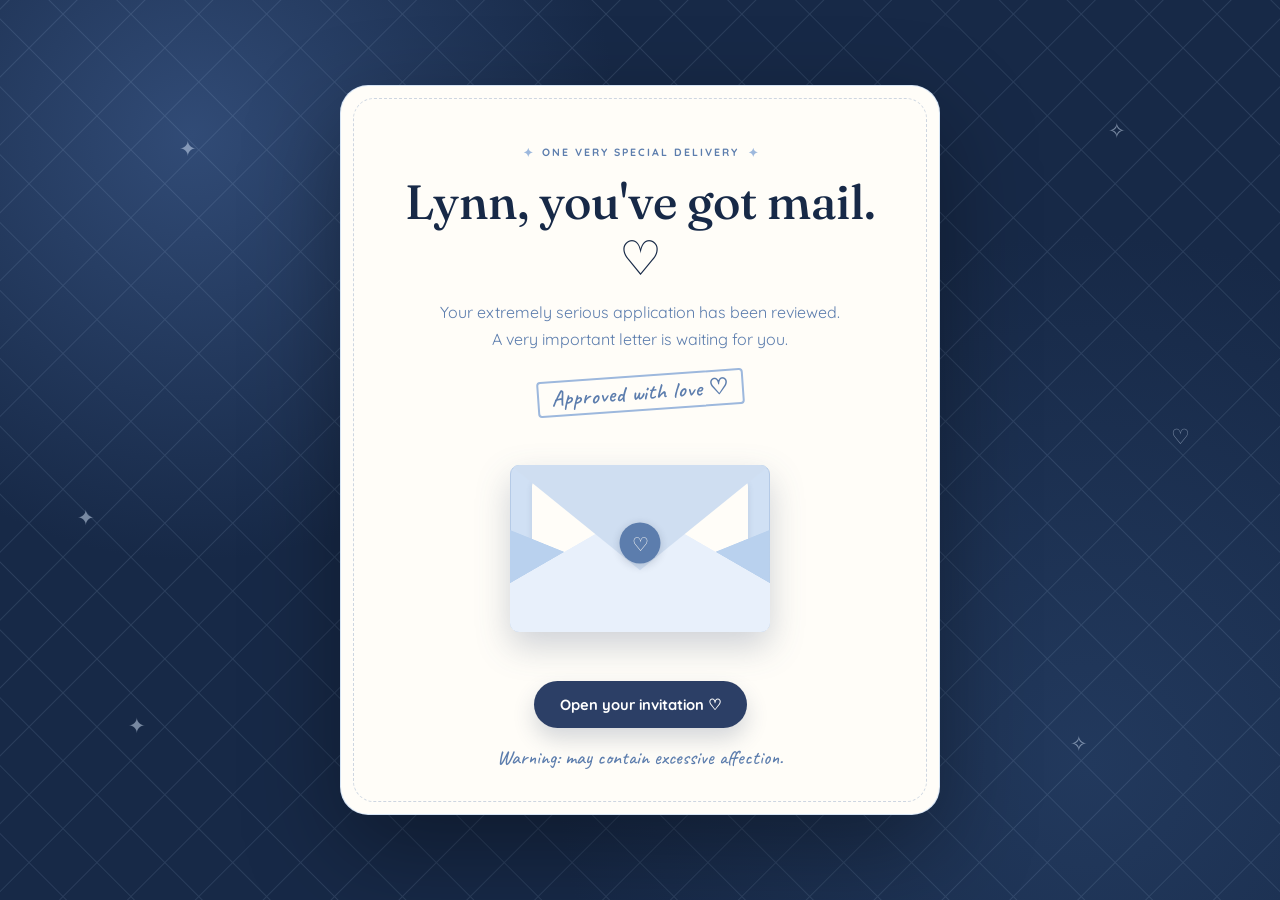
==== reveal.html @ c856b0df "Add files via upload" ====
<!DOCTYPE html>
<html lang="en">
<head>
<meta charset="utf-8">
<meta name="viewport" content="width=device-width, initial-scale=1">
<meta name="theme-color" content="#172947">
<meta name="description" content="A little birthday delivery for Lynn.">
<title>A little delivery for Lynn ♡</title>
<link rel="preconnect" href="https://fonts.googleapis.com">
<link rel="preconnect" href="https://fonts.gstatic.com" crossorigin>
<link href="https://fonts.googleapis.com/css2?family=Caveat:wght@500;600;700&family=Fraunces:opsz,wght@9..144,400;9..144,500;9..144,600&family=Quicksand:wght@400;500;600;700&display=swap" rel="stylesheet">
<style>
:root{--ink:#2c3f66;--deep:#172947;--mid:#5c7dad;--soft:#9db8dd;--pale:#cfe0f4;--ice:#eef5fc;--cream:#fbf7ef;--ivory:#fffdf8;--serif:'Fraunces',Georgia,serif;--sans:'Quicksand',Arial,sans-serif;--hand:'Caveat',cursive}
*,*::before,*::after{box-sizing:border-box}html{min-height:100%;color-scheme:light}body{margin:0;min-height:100svh;font-family:var(--sans);color:var(--ink);background:radial-gradient(circle at 15% 15%,#314b76 0,transparent 32%),radial-gradient(circle at 85% 85%,#22395d 0,transparent 40%),var(--deep);display:grid;place-items:center;overflow-x:hidden}button,a{font:inherit}button{cursor:pointer}button:focus-visible,a:focus-visible{outline:3px solid #9db8dd;outline-offset:5px}.sky{position:fixed;inset:0;overflow:hidden;pointer-events:none}.sky::before{content:'';position:absolute;inset:0;opacity:.12;background:repeating-linear-gradient(45deg,transparent 0 46px,#bbd5f4 47px,transparent 48px),repeating-linear-gradient(-45deg,transparent 0 46px,#bbd5f4 47px,transparent 48px)}.spark{position:absolute;color:#d8e7fb;font-size:clamp(12px,2vw,21px);opacity:.5;animation:float 5s ease-in-out infinite alternate}.spark:nth-child(1){top:15%;left:14%}.spark:nth-child(2){top:13%;right:12%;animation-delay:-3s}.spark:nth-child(3){bottom:18%;left:10%;animation-delay:-1s}.spark:nth-child(4){bottom:16%;right:15%;animation-delay:-4s}.spark:nth-child(5){top:47%;right:7%;animation-delay:-2s}.spark:nth-child(6){top:56%;left:6%;animation-delay:-3.5s}@keyframes float{to{transform:translateY(-11px) rotate(12deg);opacity:.9}}.page{width:min(92vw,600px);min-height:540px;margin:50px auto;position:relative;z-index:1;text-align:center;background:var(--ivory);border:1px solid rgba(207,224,244,.85);border-radius:28px;box-shadow:0 35px 95px rgba(0,0,0,.35);padding:clamp(25px,6vw,55px) clamp(18px,5vw,56px) 44px;overflow:hidden}.page::before{content:'';position:absolute;inset:12px;border:1px dashed rgba(92,125,173,.3);border-radius:21px;pointer-events:none}.kicker{position:relative;display:inline-flex;align-items:center;gap:9px;margin:0 0 14px;letter-spacing:2px;font-weight:700;text-transform:uppercase;font-size:.66rem;color:var(--mid)}.kicker::before,.kicker::after{content:'✦';font-size:12px;letter-spacing:0;color:var(--soft)}h1{font:500 clamp(2rem,6vw,3rem)/1.18 var(--serif);margin:0 0 12px;color:var(--deep)}.subtitle{font-size:1rem;line-height:1.7;margin:0 auto 22px;max-width:410px;color:var(--mid)}.mini-stamp{display:inline-block;font:600 1.38rem var(--hand);color:var(--mid);transform:rotate(-4deg);border:2px solid var(--soft);border-radius:4px;padding:2px 12px;margin:0 0 14px;letter-spacing:1px}.envelope-stage{position:relative;height:235px;display:grid;place-items:center;margin:6px auto 15px;perspective:800px}.envelope{width:260px;height:167px;position:relative;filter:drop-shadow(0 14px 17px rgba(44,63,102,.23));transition:transform .7s ease}.envelope-back{position:absolute;inset:0;border-radius:9px;background:#d0e0f4;border:1px solid #b5cae6}.letter{position:absolute;left:22px;right:22px;top:15px;height:133px;background:var(--ivory);border-radius:6px;box-shadow:0 2px 6px rgba(44,63,102,.12);z-index:1;display:grid;place-content:center;gap:5px;transition:transform .8s cubic-bezier(.22,1,.36,1) .25s}.letter span{font:600 1.23rem var(--hand);color:var(--ink)}.letter small{font:700 .6rem var(--sans);letter-spacing:1.2px;text-transform:uppercase;color:var(--mid)}.envelope-front{position:absolute;inset:0;border-radius:9px;background:linear-gradient(150deg,transparent 48.7%,#e8f0fb 49%) left/50% 100% no-repeat,linear-gradient(-150deg,transparent 48.7%,#e8f0fb 49%) right/50% 100% no-repeat,linear-gradient(22deg,#b9d1ee 0 50%,transparent 50.4%) bottom left/51% 90% no-repeat,linear-gradient(-22deg,#b9d1ee 0 50%,transparent 50.4%) bottom right/51% 90% no-repeat;background-color:transparent;z-index:3;pointer-events:none}.envelope-flap{position:absolute;inset:0;clip-path:polygon(0 0,100% 0,50% 63%);background:#cfdef1;transform-origin:top center;transition:transform .65s ease;z-index:4;backface-visibility:hidden;border-radius:9px;pointer-events:none}.wax-seal{position:absolute;left:50%;top:47%;transform:translate(-50%,-50%);z-index:5;width:41px;height:41px;display:grid;place-items:center;border-radius:50%;background:var(--mid);color:var(--ivory);font-size:19px;box-shadow:0 2px 8px rgba(30,47,76,.2);transition:opacity .2s}.page.opening .wax-seal{opacity:0}.page.opening .envelope-flap{transform:rotateX(180deg);z-index:0}.page.opening .letter{transform:translateY(-74px)}.page.opening .envelope{transform:translateY(15px)}.open-button,.enter-link{border:0;display:inline-block;border-radius:999px;background:var(--ink);color:white;text-decoration:none;padding:14px 26px;font-size:.92rem;font-weight:700;box-shadow:0 11px 22px rgba(44,63,102,.2);transition:transform .2s,background .2s}.open-button:hover,.enter-link:hover{background:var(--mid);transform:translateY(-2px)}.open-button[disabled]{opacity:.5;cursor:wait}.footnote{font:500 1.25rem var(--hand);color:var(--mid);margin:17px 0 0}.reveal-dialog{border:0;width:min(90vw,445px);padding:0;border-radius:24px;background:var(--ivory);color:var(--ink);box-shadow:0 35px 95px rgba(0,0,0,.36);max-height:calc(100vh - 30px);overflow:auto}.reveal-dialog::backdrop{background:rgba(11,22,40,.7);backdrop-filter:blur(5px)}.dialog-content{padding:clamp(28px,6vw,45px);text-align:center;position:relative}.dialog-close{position:absolute;right:12px;top:10px;width:36px;height:36px;border:0;background:transparent;color:var(--mid);font-size:24px;border-radius:50%}.dialog-icon{font-size:36px;color:var(--mid);margin-bottom:4px}.dialog-kicker{margin:0 0 9px;font-size:.66rem;letter-spacing:2px;color:var(--mid);font-weight:700;text-transform:uppercase}.dialog-content h2{font:500 clamp(1.65rem,5vw,2.2rem)/1.25 var(--serif);color:var(--deep);margin:0 0 12px}.dialog-content p{line-height:1.7;margin:0 auto 14px;max-width:340px}.dialog-hand{font:600 1.35rem var(--hand);color:var(--mid);margin:12px 0 21px!important}.enter-link{display:block;width:fit-content;margin:0 auto}.sub-link{display:inline-block;border:0;background:transparent;text-decoration:underline;color:var(--mid);margin-top:17px;font-size:.76rem;cursor:pointer}.envelope,.spark{will-change:transform}@media(max-width:400px){.page{min-height:500px}.envelope-stage{height:205px}.envelope{transform:scale(.86)}.page.opening .envelope{transform:scale(.86) translateY(15px)}.kicker{letter-spacing:1.3px}}@media(prefers-reduced-motion:reduce){*,*::before,*::after{animation:none!important;transition:none!important;scroll-behavior:auto!important}.page.opening .letter{transform:translateY(-74px)}.page.opening .envelope-flap{transform:rotateX(180deg)}}
</style>
</head>
<body>
<div class="sky" aria-hidden="true"><span class="spark">✦</span><span class="spark">✧</span><span class="spark">✦</span><span class="spark">✧</span><span class="spark">♡</span><span class="spark">✦</span></div>
<main class="page" id="page">
  <p class="kicker">One very special delivery</p>
  <h1>Lynn, you've got mail. ♡</h1>
  <p class="subtitle">Your extremely serious application has been reviewed. A very important letter is waiting for you.</p>
  <div class="mini-stamp" aria-hidden="true">Approved with love ♡</div>
  <div class="envelope-stage" aria-hidden="true">
    <div class="envelope">
      <div class="envelope-back"></div>
      <div class="letter"><small>Priority mail</small><span>just for you ♡</span></div>
      <div class="envelope-front"></div>
      <div class="envelope-flap"></div>
      <div class="wax-seal">♡</div>
    </div>
  </div>
  <button class="open-button" id="openButton" type="button" aria-haspopup="dialog">Open your invitation ♡</button>
  <p class="footnote">Warning: may contain excessive affection.</p>
</main>
<dialog class="reveal-dialog" id="revealDialog" aria-labelledby="revealTitle">
  <div class="dialog-content">
    <button class="dialog-close" id="closeButton" type="button" aria-label="Close the surprise">×</button>
    <div class="dialog-icon" aria-hidden="true">✧ ♡ ✧</div>
    <p class="dialog-kicker">Access granted · Birthday VIP</p>
    <h2 id="revealTitle">A little world, made just for you.</h2>
    <p>Congratulations, Lynn! You've unlocked a place full of music, memories, little jokes, and plenty of love.</p>
    <p class="dialog-hand">Your adventure is waiting... ♡</p>
    <a class="enter-link" href="./index.html">Enter Lynn's World ♡ →</a>
    <button class="sub-link" id="backButton" type="button">Look at the envelope again</button>
  </div>
</dialog>
<script>
(()=>{
  'use strict';
  const page=document.getElementById('page');
  const button=document.getElementById('openButton');
  const dialog=document.getElementById('revealDialog');
  const close=document.getElementById('closeButton');
  const back=document.getElementById('backButton');
  let queued=false;
  const reduced=window.matchMedia('(prefers-reduced-motion: reduce)');
  function showReveal(){dialog.showModal();dialog.querySelector('.enter-link').focus();}
  button.addEventListener('click',()=>{
    if(queued)return;
    queued=true;button.disabled=true;page.classList.add('opening');
    window.setTimeout(()=>{showReveal();button.disabled=false;queued=false;},reduced.matches?0:950);
  });
  function dismiss(){dialog.close();button.focus();}
  close.addEventListener('click',dismiss);
  back.addEventListener('click',dismiss);
  dialog.addEventListener('click',event=>{if(event.target===dialog)dismiss();});
})();
</script>
</body>
</html>
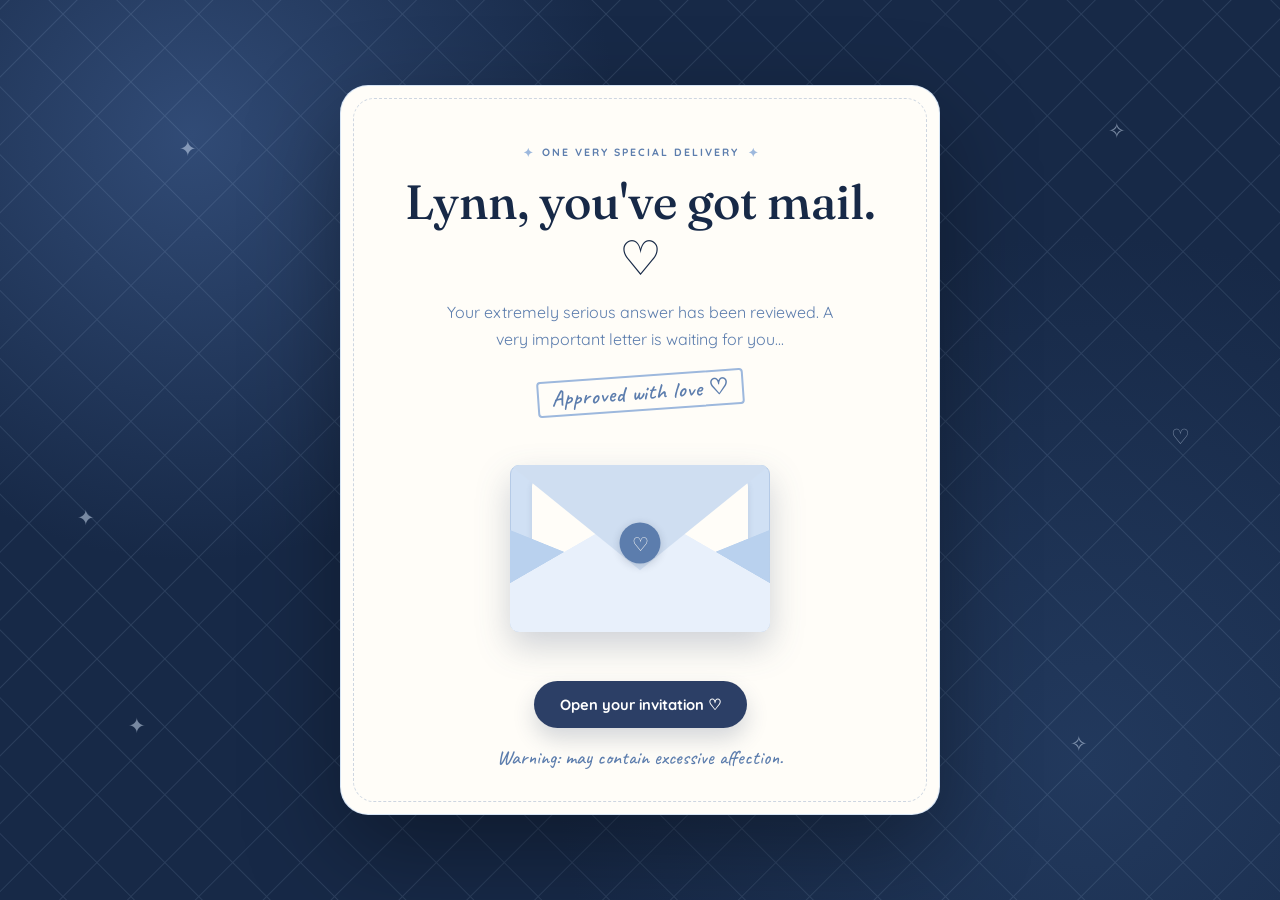
==== commit f2a5f470: "Update reveal.html" ====
--- a/reveal.html
+++ b/reveal.html
@@ -19,12 +19,12 @@
 <main class="page" id="page">
   <p class="kicker">One very special delivery</p>
   <h1>Lynn, you've got mail. ♡</h1>
-  <p class="subtitle">Your extremely serious application has been reviewed. A very important letter is waiting for you.</p>
+  <p class="subtitle">Your extremely serious answer has been reviewed. A very important letter is waiting for you...</p>
   <div class="mini-stamp" aria-hidden="true">Approved with love ♡</div>
   <div class="envelope-stage" aria-hidden="true">
     <div class="envelope">
       <div class="envelope-back"></div>
-      <div class="letter"><small>Priority mail</small><span>just for you ♡</span></div>
+      <div class="letter"><small>Priority mail</small><span>just for TLynn</span></div>
       <div class="envelope-front"></div>
       <div class="envelope-flap"></div>
       <div class="wax-seal">♡</div>
@@ -38,10 +38,10 @@
     <button class="dialog-close" id="closeButton" type="button" aria-label="Close the surprise">×</button>
     <div class="dialog-icon" aria-hidden="true">✧ ♡ ✧</div>
     <p class="dialog-kicker">Access granted · Birthday VIP</p>
-    <h2 id="revealTitle">A little world, made just for you.</h2>
-    <p>Congratulations, Lynn! You've unlocked a place full of music, memories, little jokes, and plenty of love.</p>
-    <p class="dialog-hand">Your adventure is waiting... ♡</p>
-    <a class="enter-link" href="./index.html">Enter Lynn's World ♡ →</a>
+    <h2 id="revealTitle">A little world, made just for you</h2>
+    <p>Congratulations, Lynn! You've unlocked a place where TVy got a surprise in store for you</p>
+    <p class="dialog-hand">Waiting for you to click the button below...</p>
+    <a class="enter-link" href="./index.html">Click here to be delivered to the next page→</a>
     <button class="sub-link" id="backButton" type="button">Look at the envelope again</button>
   </div>
 </dialog>
